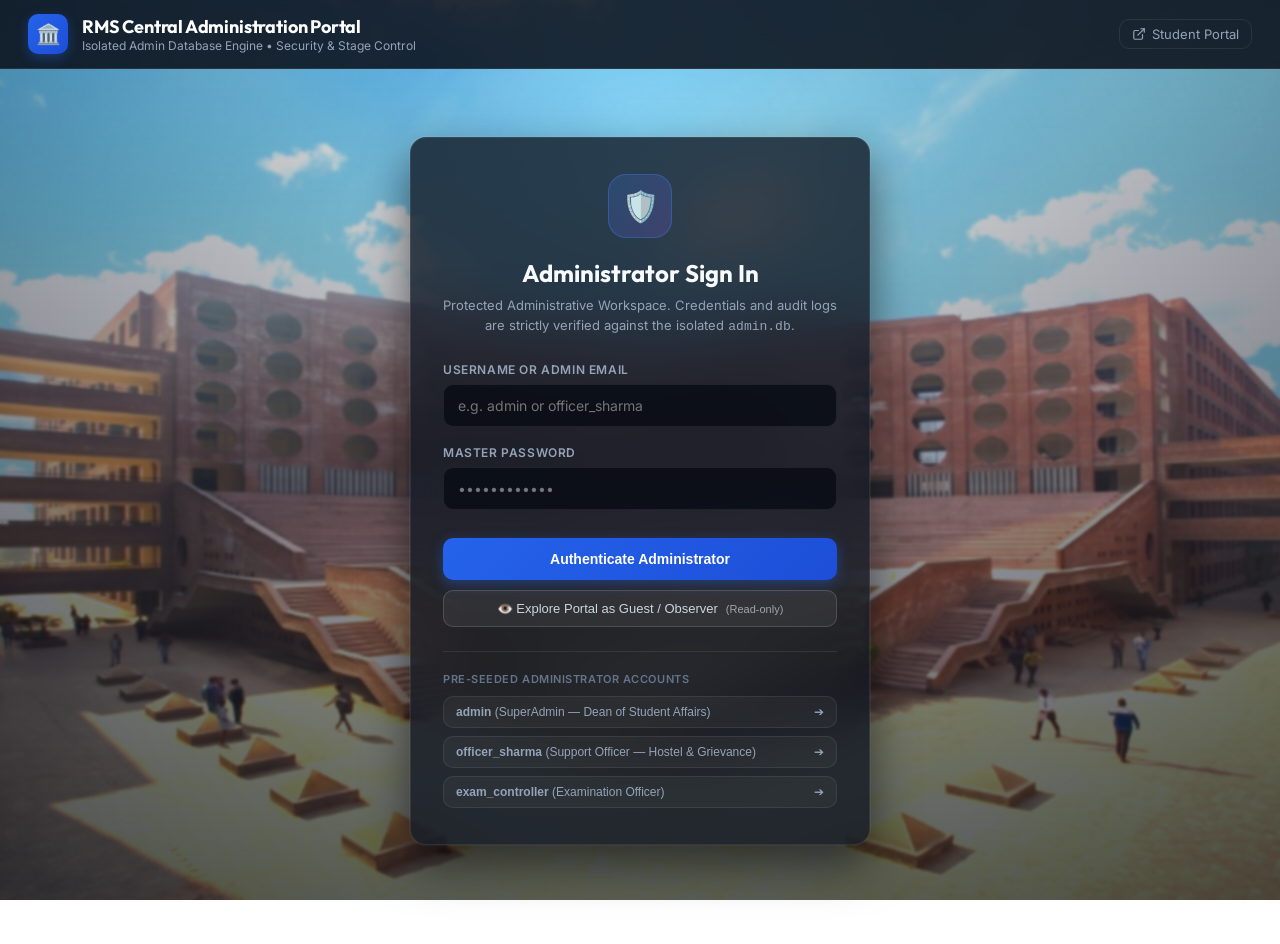
==== static/admin.html @ 0da3fb43 "feat: initial commit for Agentic RMS Multi-Agent Orchestration & Evidence Triage Engine" ====
<!DOCTYPE html>
<html lang="en">
<head>
  <meta charset="UTF-8">
  <meta name="viewport" content="width=device-width, initial-scale=1.0">
  <title>RMS Central Administration Portal — University Support Desk</title>
  <link rel="preconnect" href="https://fonts.googleapis.com">
  <link rel="preconnect" href="https://fonts.gstatic.com" crossorigin>
  <link href="https://fonts.googleapis.com/css2?family=Inter:wght@300;400;500;600;700&family=Outfit:wght@500;600;700;800&display=swap" rel="stylesheet">
  <style>
    :root {
      --bg-base: #07090e;
      --bg-card: rgba(16, 22, 34, 0.78);
      --bg-card-hover: rgba(23, 31, 48, 0.92);
      --border-subtle: rgba(255, 255, 255, 0.08);
      --border-focus: #3b82f6;
      --accent-blue: #3b82f6;
      --accent-green: #10b981;
      --accent-amber: #f59e0b;
      --accent-purple: #8b5cf6;
      --text-main: #f8fafc;
      --text-muted: #94a3b8;
      --text-dim: #64748b;
      --radius-lg: 16px;
      --radius-md: 10px;
      --shadow-glass: 0 20px 45px rgba(0, 0, 0, 0.55), 0 0 0 1px rgba(255, 255, 255, 0.07);
    }

    * {
      box-sizing: border-box;
      margin: 0;
      padding: 0;
    }

    /* =========================================================================
       Full-Bleed Campus Background (Vibrant, Sunlit Daylight Mode)
       ========================================================================= */
    .campus-bg-layer {
      position: fixed;
      inset: 0;
      z-index: -2;
      background-image: url('/static/images/admin_campus.jpg');
      background-size: cover;
      background-position: center center;
      background-repeat: no-repeat;
      filter: brightness(1.22) contrast(1.06) saturate(1.25);
      pointer-events: none;
    }

    .campus-overlay {
      position: fixed;
      inset: 0;
      z-index: -1;
      /* Ultra-clear, luminous ambient scrim keeping the sunny courtyard and sky vivid while preserving UI contrast */
      background: 
        radial-gradient(circle at 50% 15%, rgba(255, 255, 255, 0.12) 0%, rgba(15, 23, 42, 0.28) 55%, rgba(10, 14, 23, 0.52) 100%),
        linear-gradient(180deg, rgba(255, 255, 255, 0.08) 0%, rgba(10, 14, 23, 0.46) 100%);
      backdrop-filter: blur(1.2px);
      -webkit-backdrop-filter: blur(1.2px);
      pointer-events: none;
    }

    body {
      font-family: 'Inter', -apple-system, sans-serif;
      background-color: transparent;
      color: var(--text-main);
      min-height: 100vh;
      display: flex;
      flex-direction: column;
      overflow-x: hidden;
      position: relative;
    }

    /* Ambient Header */
    header.admin-header {
      background: rgba(10, 14, 23, 0.85);
      backdrop-filter: blur(20px);
      border-bottom: 1px solid var(--border-subtle);
      padding: 14px 28px;
      display: flex;
      align-items: center;
      justify-content: space-between;
      position: sticky;
      top: 0;
      z-index: 50;
    }

    .brand-wrap {
      display: flex;
      align-items: center;
      gap: 14px;
    }

    .brand-icon {
      width: 40px;
      height: 40px;
      border-radius: 10px;
      background: linear-gradient(135deg, #2563eb, #1d4ed8);
      display: flex;
      align-items: center;
      justify-content: center;
      font-size: 20px;
      box-shadow: 0 4px 12px rgba(37, 99, 235, 0.35);
    }

    .brand-titles h1 {
      font-family: 'Outfit', sans-serif;
      font-size: 18px;
      font-weight: 700;
      letter-spacing: -0.01em;
      color: #fff;
    }

    .brand-titles p {
      font-size: 12px;
      color: var(--text-muted);
    }

    .header-actions {
      display: flex;
      align-items: center;
      gap: 16px;
    }

    .portal-link {
      color: var(--text-muted);
      text-decoration: none;
      font-size: 13px;
      display: flex;
      align-items: center;
      gap: 6px;
      padding: 6px 12px;
      border-radius: var(--radius-md);
      border: 1px solid var(--border-subtle);
      transition: all 0.2s ease;
    }
    .portal-link:hover {
      color: #fff;
      background: rgba(255, 255, 255, 0.05);
      border-color: rgba(255, 255, 255, 0.15);
    }

    .admin-profile-pill {
      display: flex;
      align-items: center;
      gap: 10px;
      background: rgba(255, 255, 255, 0.04);
      padding: 4px 14px 4px 6px;
      border-radius: 40px;
      border: 1px solid var(--border-subtle);
    }

    .admin-avatar {
      width: 32px;
      height: 32px;
      border-radius: 50%;
      background: linear-gradient(135deg, #10b981, #059669);
      display: flex;
      align-items: center;
      justify-content: center;
      font-weight: 700;
      font-size: 13px;
      color: #fff;
    }

    .admin-info {
      line-height: 1.2;
    }
    .admin-name {
      font-size: 13px;
      font-weight: 600;
      color: #fff;
    }
    .admin-role {
      font-size: 11px;
      color: #10b981;
      font-weight: 500;
    }

    .btn-logout {
      background: rgba(239, 68, 68, 0.12);
      color: #ef4444;
      border: 1px solid rgba(239, 68, 68, 0.25);
      padding: 7px 14px;
      border-radius: var(--radius-md);
      font-size: 13px;
      font-weight: 500;
      cursor: pointer;
      transition: all 0.2s ease;
    }
    .btn-logout:hover {
      background: #ef4444;
      color: #fff;
    }

    /* Main Container */
    main.admin-main {
      flex: 1;
      max-width: 1380px;
      width: 100%;
      margin: 0 auto;
      padding: 28px 24px 60px;
      display: flex;
      flex-direction: column;
      gap: 24px;
    }

    /* Login View Overlay / Panel */
    #loginView {
      max-width: 460px;
      width: 100%;
      margin: 40px auto;
      background: var(--bg-card);
      backdrop-filter: blur(30px);
      border: 1px solid var(--border-subtle);
      border-radius: var(--radius-lg);
      padding: 36px 32px;
      box-shadow: var(--shadow-glass);
      text-align: center;
    }

    .login-icon-box {
      width: 64px;
      height: 64px;
      margin: 0 auto 20px;
      border-radius: 18px;
      background: linear-gradient(135deg, rgba(59, 130, 246, 0.2), rgba(139, 92, 246, 0.2));
      border: 1px solid rgba(59, 130, 246, 0.35);
      display: flex;
      align-items: center;
      justify-content: center;
      font-size: 30px;
    }

    .login-title {
      font-family: 'Outfit', sans-serif;
      font-size: 24px;
      font-weight: 700;
      margin-bottom: 8px;
    }

    .login-subtitle {
      font-size: 13px;
      color: var(--text-muted);
      line-height: 1.5;
      margin-bottom: 26px;
    }

    .form-group {
      text-align: left;
      margin-bottom: 18px;
    }

    .form-label {
      display: block;
      font-size: 12px;
      font-weight: 600;
      color: var(--text-muted);
      text-transform: uppercase;
      letter-spacing: 0.05em;
      margin-bottom: 7px;
    }

    .form-control {
      width: 100%;
      background: rgba(10, 14, 23, 0.85);
      border: 1px solid var(--border-subtle);
      border-radius: var(--radius-md);
      padding: 12px 14px;
      font-size: 14px;
      color: #fff;
      font-family: inherit;
      outline: none;
      transition: all 0.2s ease;
    }
    .form-control:focus {
      border-color: var(--border-focus);
      box-shadow: 0 0 0 3px rgba(59, 130, 246, 0.25);
    }

    .btn-submit {
      width: 100%;
      background: linear-gradient(135deg, #2563eb, #1d4ed8);
      color: #fff;
      border: none;
      border-radius: var(--radius-md);
      padding: 13px 18px;
      font-size: 14px;
      font-weight: 600;
      cursor: pointer;
      transition: all 0.2s ease;
      box-shadow: 0 4px 14px rgba(37, 99, 235, 0.4);
      margin-top: 10px;
    }
    .btn-submit:hover {
      background: linear-gradient(135deg, #1d4ed8, #1e40af);
      transform: translateY(-1px);
    }

    .demo-accounts {
      margin-top: 24px;
      padding-top: 20px;
      border-top: 1px solid var(--border-subtle);
      text-align: left;
    }
    .demo-accounts-title {
      font-size: 11px;
      font-weight: 600;
      color: var(--text-dim);
      text-transform: uppercase;
      letter-spacing: 0.05em;
      margin-bottom: 10px;
    }
    .demo-chips-grid {
      display: flex;
      flex-direction: column;
      gap: 8px;
    }
    .demo-chip-btn {
      background: rgba(255, 255, 255, 0.04);
      border: 1px solid var(--border-subtle);
      border-radius: var(--radius-md);
      padding: 8px 12px;
      display: flex;
      align-items: center;
      justify-content: space-between;
      color: var(--text-muted);
      font-size: 12px;
      cursor: pointer;
      transition: all 0.15s ease;
      text-align: left;
    }
    .demo-chip-btn:hover {
      background: rgba(59, 130, 246, 0.1);
      border-color: rgba(59, 130, 246, 0.35);
      color: #fff;
    }

    .error-alert {
      background: rgba(239, 68, 68, 0.12);
      border: 1px solid rgba(239, 68, 68, 0.3);
      color: #ef4444;
      padding: 10px 14px;
      border-radius: var(--radius-md);
      font-size: 13px;
      margin-bottom: 16px;
      text-align: left;
    }

    /* Dashboard View */
    #dashboardView {
      display: flex;
      flex-direction: column;
      gap: 24px;
    }

    /* KPI Cards */
    .kpi-grid {
      display: grid;
      grid-template-columns: repeat(auto-fit, minmax(240px, 1fr));
      gap: 18px;
    }

    .kpi-card {
      background: var(--bg-card);
      backdrop-filter: blur(20px);
      border: 1px solid var(--border-subtle);
      border-radius: var(--radius-lg);
      padding: 20px 22px;
      display: flex;
      align-items: center;
      justify-content: space-between;
      transition: transform 0.2s ease, border-color 0.2s ease;
    }
    .kpi-card:hover {
      transform: translateY(-2px);
      border-color: rgba(255, 255, 255, 0.15);
    }

    .kpi-info h3 {
      font-size: 12px;
      font-weight: 600;
      color: var(--text-muted);
      text-transform: uppercase;
      letter-spacing: 0.05em;
      margin-bottom: 6px;
    }

    .kpi-info .kpi-value {
      font-family: 'Outfit', sans-serif;
      font-size: 32px;
      font-weight: 700;
      color: #fff;
      line-height: 1.1;
    }

    .kpi-icon-disc {
      width: 48px;
      height: 48px;
      border-radius: 14px;
      display: flex;
      align-items: center;
      justify-content: center;
      font-size: 22px;
    }

    .kpi-blue .kpi-icon-disc { background: rgba(59, 130, 246, 0.15); color: #3b82f6; }
    .kpi-amber .kpi-icon-disc { background: rgba(245, 158, 11, 0.15); color: #f59e0b; }
    .kpi-green .kpi-icon-disc { background: rgba(16, 185, 129, 0.15); color: #10b981; }
    .kpi-purple .kpi-icon-disc { background: rgba(139, 92, 246, 0.15); color: #8b5cf6; }

    /* Control Bar & Filter Tabs */
    .table-controls-card {
      background: var(--bg-card);
      backdrop-filter: blur(20px);
      border: 1px solid var(--border-subtle);
      border-radius: var(--radius-lg);
      padding: 16px 20px;
      display: flex;
      flex-wrap: wrap;
      align-items: center;
      justify-content: space-between;
      gap: 16px;
    }

    .filter-pills-wrap {
      display: flex;
      align-items: center;
      gap: 8px;
    }

    .filter-btn {
      background: rgba(255, 255, 255, 0.04);
      color: var(--text-muted);
      border: 1px solid var(--border-subtle);
      border-radius: 30px;
      padding: 6px 14px;
      font-size: 13px;
      font-weight: 500;
      cursor: pointer;
      transition: all 0.15s ease;
    }
    .filter-btn:hover {
      color: #fff;
      background: rgba(255, 255, 255, 0.08);
    }
    .filter-btn.active {
      background: var(--accent-blue);
      color: #fff;
      border-color: var(--accent-blue);
      box-shadow: 0 2px 10px rgba(59, 130, 246, 0.35);
    }

    .search-filter-wrap {
      display: flex;
      align-items: center;
      gap: 12px;
      flex: 1;
      max-width: 480px;
    }

    .search-box {
      flex: 1;
      position: relative;
    }
    .search-box input {
      width: 100%;
      background: rgba(10, 14, 23, 0.85);
      border: 1px solid var(--border-subtle);
      border-radius: var(--radius-md);
      padding: 8px 80px 8px 36px;
      font-size: 13px;
      color: #fff;
      outline: none;
    }
    .search-box input:focus {
      border-color: var(--border-focus);
    }

    /* Administrative Hero Glass Card */
    .admin-hero-glass-card {
      background: rgba(15, 23, 42, 0.65);
      backdrop-filter: blur(24px);
      -webkit-backdrop-filter: blur(24px);
      border: 1px solid rgba(255, 255, 255, 0.14);
      border-radius: var(--radius-lg);
      padding: 24px 30px;
      margin-bottom: 24px;
      display: flex;
      align-items: center;
      justify-content: space-between;
      gap: 20px;
      box-shadow: 0 12px 35px rgba(0, 0, 0, 0.35);
    }
    .admin-hero-content {
      flex: 1;
    }
    .admin-hero-content h2 {
      font-family: 'Outfit', sans-serif;
      font-size: 22px;
      font-weight: 700;
      color: #fff;
      margin: 6px 0;
      text-shadow: 0 2px 10px rgba(0,0,0,0.4);
    }
    .admin-hero-content p {
      font-size: 13px;
      color: var(--text-muted);
      line-height: 1.5;
    }
    .admin-hero-status {
      display: flex;
      flex-direction: column;
      align-items: flex-end;
      gap: 8px;
    }
    .campus-tag {
      display: inline-flex;
      align-items: center;
      gap: 6px;
      background: rgba(37, 99, 235, 0.85);
      backdrop-filter: blur(8px);
      padding: 4px 12px;
      border-radius: 20px;
      font-size: 11px;
      font-weight: 700;
      letter-spacing: 0.05em;
      text-transform: uppercase;
      margin-bottom: 4px;
    }
    .live-status-pill {
      display: inline-flex;
      align-items: center;
      gap: 8px;
      padding: 6px 14px;
      border-radius: 20px;
      background: rgba(16, 185, 129, 0.15);
      border: 1px solid rgba(16, 185, 129, 0.35);
      color: #34d399;
      font-size: 12px;
      font-weight: 600;
    }
    .live-pulse {
      width: 8px;
      height: 8px;
      border-radius: 50%;
      background: #10b981;
      box-shadow: 0 0 10px #10b981;
      animation: pulse 2s infinite;
    }
    .db-badge {
      font-size: 11px;
      color: var(--text-dim);
      font-family: monospace;
    }
    @keyframes pulse {
      0%, 100% { opacity: 1; transform: scale(1); }
      50% { opacity: 0.45; transform: scale(0.85); }
    }

    /* Admin Speech-to-Text Button ("Mike" using Faster-Whisper CPU) */
    .admin-mike-btn {
      display: inline-flex;
      align-items: center;
      gap: 5px;
      height: 28px;
      padding: 0 10px;
      border-radius: 16px;
      background: rgba(37, 99, 235, 0.22);
      border: 1px solid rgba(59, 130, 246, 0.45);
      color: #60a5fa;
      font-size: 12px;
      font-weight: 600;
      cursor: pointer;
      transition: all 0.2s ease;
      user-select: none;
    }
    .admin-mike-btn:hover {
      background: rgba(37, 99, 235, 0.4);
      color: #fff;
      transform: translateY(-1px);
    }
    .search-box .admin-mike-btn {
      position: absolute;
      right: 6px;
      top: 50%;
      transform: translateY(-50%);
    }
    .search-box .admin-mike-btn:hover {
      transform: translateY(-50%) scale(1.04);
    }
    .admin-mike-btn.recording {
      background: #ef4444 !important;
      border-color: #dc2626 !important;
      color: #fff !important;
      box-shadow: 0 0 0 3px rgba(239, 68, 68, 0.4) !important;
      animation: pulseRecording 1s infinite alternate;
    }
    .search-icon {
      position: absolute;
      left: 12px;
      top: 50%;
      transform: translateY(-50%);
      color: var(--text-dim);
      font-size: 14px;
      pointer-events: none;
    }

    /* Tickets Table */
    .table-container {
      background: var(--bg-card);
      backdrop-filter: blur(20px);
      border: 1px solid var(--border-subtle);
      border-radius: var(--radius-lg);
      overflow: hidden;
      box-shadow: var(--shadow-glass);
    }

    table.data-table {
      width: 100%;
      border-collapse: collapse;
      text-align: left;
    }

    table.data-table th {
      background: rgba(10, 14, 23, 0.6);
      padding: 14px 18px;
      font-size: 12px;
      font-weight: 600;
      color: var(--text-muted);
      text-transform: uppercase;
      letter-spacing: 0.05em;
      border-bottom: 1px solid var(--border-subtle);
    }

    table.data-table td {
      padding: 16px 18px;
      font-size: 13px;
      border-bottom: 1px solid rgba(255, 255, 255, 0.04);
      vertical-align: middle;
    }

    table.data-table tr:hover td {
      background: rgba(255, 255, 255, 0.02);
    }

    .badge-status {
      display: inline-flex;
      align-items: center;
      gap: 5px;
      padding: 4px 10px;
      border-radius: 20px;
      font-size: 12px;
      font-weight: 600;
    }
    .status-in-progress {
      background: rgba(245, 158, 11, 0.15);
      color: #f59e0b;
      border: 1px solid rgba(245, 158, 11, 0.3);
    }
    .status-resolved {
      background: rgba(16, 185, 129, 0.15);
      color: #10b981;
      border: 1px solid rgba(16, 185, 129, 0.3);
    }
    .status-open {
      background: rgba(59, 130, 246, 0.15);
      color: #3b82f6;
      border: 1px solid rgba(59, 130, 246, 0.3);
    }

    .stage-pill {
      font-size: 11px;
      background: rgba(255, 255, 255, 0.05);
      border: 1px solid var(--border-subtle);
      border-radius: 6px;
      padding: 3px 8px;
      color: var(--text-muted);
    }

    .btn-action-manage {
      background: rgba(59, 130, 246, 0.12);
      color: #60a5fa;
      border: 1px solid rgba(59, 130, 246, 0.25);
      border-radius: var(--radius-md);
      padding: 6px 12px;
      font-size: 12px;
      font-weight: 500;
      cursor: pointer;
      transition: all 0.15s ease;
    }
    .btn-action-manage:hover {
      background: #3b82f6;
      color: #fff;
    }

    /* Modal Styling */
    dialog.admin-modal {
      margin: auto;
      max-width: 680px;
      width: 90%;
      background: #0d121f;
      color: #fff;
      border: 1px solid rgba(255, 255, 255, 0.15);
      border-radius: var(--radius-lg);
      box-shadow: 0 30px 70px rgba(0, 0, 0, 0.8), 0 0 0 1px rgba(255, 255, 255, 0.1);
      padding: 0;
      outline: none;
    }
    dialog.admin-modal::backdrop {
      background: rgba(3, 5, 10, 0.85);
      backdrop-filter: blur(8px);
    }

    .modal-header {
      padding: 20px 24px;
      border-bottom: 1px solid var(--border-subtle);
      display: flex;
      align-items: center;
      justify-content: space-between;
    }
    .modal-title {
      font-family: 'Outfit', sans-serif;
      font-size: 18px;
      font-weight: 700;
    }
    .modal-close-btn {
      background: transparent;
      border: none;
      color: var(--text-muted);
      font-size: 20px;
      cursor: pointer;
      padding: 4px;
    }
    .modal-close-btn:hover { color: #fff; }

    .modal-body {
      padding: 24px;
      max-height: 75vh;
      overflow-y: auto;
      display: flex;
      flex-direction: column;
      gap: 16px;
    }

    .modal-info-box {
      background: rgba(255, 255, 255, 0.03);
      border: 1px solid var(--border-subtle);
      border-radius: var(--radius-md);
      padding: 14px 16px;
      font-size: 13px;
      line-height: 1.5;
    }

    .modal-grid-2 {
      display: grid;
      grid-template-columns: 1fr 1fr;
      gap: 16px;
    }

    .modal-footer {
      padding: 16px 24px;
      border-top: 1px solid var(--border-subtle);
      display: flex;
      align-items: center;
      justify-content: flex-end;
      gap: 12px;
    }

    .btn-secondary {
      background: rgba(255, 255, 255, 0.05);
      color: var(--text-muted);
      border: 1px solid var(--border-subtle);
      border-radius: var(--radius-md);
      padding: 10px 16px;
      font-size: 13px;
      cursor: pointer;
    }
    .btn-secondary:hover { color: #fff; background: rgba(255, 255, 255, 0.1); }

    /* Audit Logs View */
    .audit-table-wrap {
      margin-top: 20px;
    }

    /* Student Feedback Table & Summary Banner */
    .feedback-summary-banner {
      display: grid;
      grid-template-columns: repeat(auto-fit, minmax(200px, 1fr));
      gap: 16px;
      padding: 18px 24px;
      background: rgba(245, 158, 11, 0.08);
      border-bottom: 1px solid rgba(245, 158, 11, 0.2);
    }
    .summary-metric {
      display: flex;
      flex-direction: column;
      gap: 4px;
    }
    .summary-metric .metric-val {
      font-family: 'Outfit', sans-serif;
      font-size: 24px;
      font-weight: 700;
      color: #fbbf24;
    }
    .summary-metric .metric-label {
      font-size: 11px;
      color: var(--text-muted);
      text-transform: uppercase;
      letter-spacing: 0.05em;
    }
    .rating-stars-gold {
      color: #fbbf24;
      font-size: 14px;
      font-weight: 700;
      letter-spacing: 1px;
      white-space: nowrap;
    }
    .quality-badge {
      display: inline-flex;
      align-items: center;
      gap: 4px;
      padding: 3px 8px;
      border-radius: 6px;
      font-size: 11px;
      font-weight: 600;
      white-space: nowrap;
    }
    .quality-exceptional {
      background: rgba(16, 185, 129, 0.2);
      color: #34d399;
      border: 1px solid rgba(16, 185, 129, 0.35);
    }
    .quality-satisfactory {
      background: rgba(59, 130, 246, 0.2);
      color: #60a5fa;
      border: 1px solid rgba(59, 130, 246, 0.35);
    }
    .quality-needs-work {
      background: rgba(245, 158, 11, 0.2);
      color: #fbbf24;
      border: 1px solid rgba(245, 158, 11, 0.35);
    }
    .quality-unsatisfactory {
      background: rgba(239, 68, 68, 0.2);
      color: #f87171;
      border: 1px solid rgba(239, 68, 68, 0.35);
    }
    .badge-rec-very-likely {
      background: rgba(16, 185, 129, 0.2);
      color: #34d399;
      border: 1px solid rgba(16, 185, 129, 0.35);
    }
    .badge-rec-likely {
      background: rgba(59, 130, 246, 0.2);
      color: #60a5fa;
      border: 1px solid rgba(59, 130, 246, 0.35);
    }
    .badge-rec-neutral {
      background: rgba(148, 163, 184, 0.2);
      color: #cbd5e1;
      border: 1px solid rgba(148, 163, 184, 0.35);
    }
    .badge-rec-unlikely {
      background: rgba(239, 68, 68, 0.2);
      color: #f87171;
      border: 1px solid rgba(239, 68, 68, 0.35);
    }
    .anon-pill {
      display: inline-block;
      padding: 1px 6px;
      border-radius: 4px;
      font-size: 10px;
      background: rgba(148, 163, 184, 0.15);
      color: #94a3b8;
      border: 1px solid rgba(148, 163, 184, 0.25);
    }
    .category-pill {
      display: inline-block;
      padding: 3px 8px;
      border-radius: 6px;
      font-size: 11px;
      font-weight: 500;
      background: rgba(255, 255, 255, 0.05);
      color: #e2e8f0;
      border: 1px solid rgba(255, 255, 255, 0.1);
    }

    .hidden { display: none !important; }

    /* Toast Notification */
    .toast-msg {
      position: fixed;
      bottom: 24px;
      right: 24px;
      background: #1e293b;
      color: #fff;
      padding: 12px 20px;
      border-radius: var(--radius-md);
      border: 1px solid rgba(255, 255, 255, 0.12);
      box-shadow: 0 10px 25px rgba(0,0,0,0.5);
      font-size: 13px;
      display: flex;
      align-items: center;
      gap: 10px;
      z-index: 1000;
      animation: slideIn 0.25s ease;
    }
    @keyframes slideIn {
      from { transform: translateY(20px); opacity: 0; }
      to { transform: translateY(0); opacity: 1; }
    }
  </style>
</head>
<body>

  <!-- Fixed Full-Bleed Campus Background (Matching Student Interface) -->
  <div class="campus-bg-layer" aria-hidden="true"></div>
  <div class="campus-overlay" aria-hidden="true"></div>

  <!-- Ambient Admin Header -->
  <header class="admin-header">
    <div class="brand-wrap">
      <div class="brand-icon">🏛️</div>
      <div class="brand-titles">
        <h1>RMS Central Administration Portal</h1>
        <p>Isolated Admin Database Engine • Security & Stage Control</p>
      </div>
    </div>
    <div class="header-actions">
      <a href="/" class="portal-link">
        <svg viewBox="0 0 24 24" width="14" height="14" fill="none" stroke="currentColor" stroke-width="2" stroke-linecap="round">
          <path d="M18 13v6a2 2 0 0 1-2 2H5a2 2 0 0 1-2-2V8a2 2 0 0 1 2-2h6"></path>
          <polyline points="15 3 21 3 21 9"></polyline>
          <line x1="10" y1="14" x2="21" y2="3"></line>
        </svg>
        Student Portal
      </a>
      <div id="adminProfileBox" class="admin-profile-pill hidden">
        <div id="adminAvatar" class="admin-avatar">VM</div>
        <div class="admin-info">
          <div id="adminName" class="admin-name">Dr. Vikram Malhotra</div>
          <div id="adminRole" class="admin-role">SuperAdmin</div>
        </div>
      </div>
      <button id="adminLogoutBtn" class="btn-logout hidden">Sign Out</button>
    </div>
  </header>

  <!-- Main Container -->
  <main class="admin-main">

    <!-- 1. Admin Login View -->
    <section id="loginView">
      <div class="login-icon-box">🛡️</div>
      <h2 class="login-title">Administrator Sign In</h2>
      <p class="login-subtitle">
        Protected Administrative Workspace. Credentials and audit logs are strictly verified against the isolated <code>admin.db</code>.
      </p>

      <div id="loginAlert" class="error-alert hidden"></div>

      <form id="adminLoginForm">
        <div class="form-group">
          <label class="form-label" for="adminUsername">Username or Admin Email</label>
          <input type="text" id="adminUsername" class="form-control" placeholder="e.g. admin or officer_sharma" required autocomplete="username">
        </div>
        <div class="form-group">
          <label class="form-label" for="adminPassword">Master Password</label>
          <input type="password" id="adminPassword" class="form-control" placeholder="••••••••••••" required autocomplete="current-password">
        </div>
        <button type="submit" id="loginBtn" class="btn-submit">Authenticate Administrator</button>
        <div style="display: flex; align-items: center; justify-content: center; margin-top: 10px;">
          <button type="button" id="guestViewBtn" class="btn-guest-view" style="width: 100%; padding: 10px 14px; background: rgba(255,255,255,0.06); border: 1px solid rgba(255,255,255,0.14); border-radius: 10px; color: #cbd5e1; font-weight: 500; font-size: 13px; cursor: pointer; transition: all 0.2s ease; display: flex; align-items: center; justify-content: center; gap: 8px;">
            <span>👁️ Explore Portal as Guest / Observer</span>
            <span style="font-size: 11px; opacity: 0.7;">(Read-only)</span>
          </button>
        </div>
      </form>

      <div class="demo-accounts">
        <div class="demo-accounts-title">Pre-Seeded Administrator Accounts</div>
        <div class="demo-chips-grid">
          <button type="button" class="demo-chip-btn" data-user="admin" data-pass="Admin@RMS2026!">
            <span><strong>admin</strong> (SuperAdmin — Dean of Student Affairs)</span>
            <span>➔</span>
          </button>
          <button type="button" class="demo-chip-btn" data-user="officer_sharma" data-pass="Officer@RMS2026!">
            <span><strong>officer_sharma</strong> (Support Officer — Hostel & Grievance)</span>
            <span>➔</span>
          </button>
          <button type="button" class="demo-chip-btn" data-user="exam_controller" data-pass="Exam@RMS2026!">
            <span><strong>exam_controller</strong> (Examination Officer)</span>
            <span>➔</span>
          </button>
        </div>
      </div>
    </section>

    <!-- 2. Admin Dashboard View -->
    <section id="dashboardView" class="hidden">

      <!-- Admin Central Control Glass Banner -->
      <div class="admin-hero-glass-card">
        <div class="admin-hero-content">
          <div class="campus-tag">🏛️ University Central Administration</div>
          <h2>Administration & Grievance Control Room</h2>
          <p>Live RMS data feeds, real-time query tracking, cross-database synchronization, and speech-to-text dictation.</p>
        </div>
        <div class="admin-hero-status">
          <div class="live-status-pill">
            <span class="live-pulse"></span> Live System Sync
          </div>
          <div class="db-badge">admin.db • university.db</div>
        </div>
      </div>

      <!-- KPI Metrics -->
      <div class="kpi-grid">
        <div class="kpi-card kpi-blue">
          <div class="kpi-info">
            <h3>Total Tickets</h3>
            <div id="kpiTotal" class="kpi-value">0</div>
          </div>
          <div class="kpi-icon-disc">📋</div>
        </div>
        <div class="kpi-card kpi-amber">
          <div class="kpi-info">
            <h3>In Progress Queue</h3>
            <div id="kpiInProgress" class="kpi-value">0</div>
          </div>
          <div class="kpi-icon-disc">⏳</div>
        </div>
        <div class="kpi-card kpi-green">
          <div class="kpi-info">
            <h3>Resolved Tickets</h3>
            <div id="kpiResolved" class="kpi-value">0</div>
          </div>
          <div class="kpi-icon-disc">✅</div>
        </div>
        <div class="kpi-card kpi-purple">
          <div class="kpi-info">
            <h3>Admin Audit Logs</h3>
            <div id="kpiAuditCount" class="kpi-value">0</div>
          </div>
          <div class="kpi-icon-disc">🛡️</div>
        </div>
        <div class="kpi-card kpi-amber" id="kpiFeedbackCard" style="cursor: pointer;" title="View Student Feedback">
          <div class="kpi-info">
            <h3>Student Feedback</h3>
            <div id="kpiFeedbackCount" class="kpi-value">0 ★</div>
          </div>
          <div class="kpi-icon-disc">⭐</div>
        </div>
      </div>

      <!-- Table Filter Bar -->
      <div class="table-controls-card">
        <div class="filter-pills-wrap">
          <button class="filter-btn active" data-filter="all">All Requests</button>
          <button class="filter-btn" data-filter="in progress">Active Queue</button>
          <button class="filter-btn" data-filter="resolved">Resolved</button>
          <button class="filter-btn" data-filter="audit">Audit Trail (admin.db)</button>
          <button class="filter-btn" data-filter="queries">Chatbot Queries (admin.db)</button>
          <button class="filter-btn" data-filter="feedback" id="filterFeedbackBtn">⭐ Student Feedback</button>
        </div>

        <div class="search-filter-wrap">
          <div class="search-box">
            <span class="search-icon">🔍</span>
            <input type="text" id="adminSearchInput" placeholder="Search by Ticket ID, Roll No, or Subject...">
            <!-- Speech-to-Text "Mike" Button (Faster-Whisper CPU) -->
            <button type="button" class="admin-mike-btn" id="adminMikeBtn" title="Speech-to-Text (Faster-Whisper)" aria-label="Speech-to-Text (Mike)">
              <svg viewBox="0 0 24 24" width="13" height="13" fill="none" stroke="currentColor" stroke-width="2">
                <path d="M12 1a3 3 0 0 0-3 3v8a3 3 0 0 0 6 0V4a3 3 0 0 0-3-3z"></path>
                <path d="M19 10v2a7 7 0 0 1-14 0v-2"></path>
                <line x1="12" y1="19" x2="12" y2="23"></line>
                <line x1="8" y1="23" x2="16" y2="23"></line>
              </svg>
              <span>Mike</span>
            </button>
          </div>
          <button id="refreshBtn" class="btn-secondary" title="Refresh Live Data">🔄 Refresh</button>
        </div>
      </div>

      <!-- Tickets Table Container -->
      <div id="ticketsTableContainer" class="table-container">
        <table class="data-table">
          <thead>
            <tr>
              <th>Ticket ID</th>
              <th>Student Roll & Name</th>
              <th>Category</th>
              <th>Current Stage</th>
              <th>Status</th>
              <th>Assigned Desk</th>
              <th>Actions</th>
            </tr>
          </thead>
          <tbody id="ticketsTableBody">
            <tr>
              <td colspan="7" style="text-align: center; color: var(--text-muted); padding: 40px;">
                Loading tickets from database...
              </td>
            </tr>
          </tbody>
        </table>
      </div>

      <!-- Audit Logs Container (Shown when Audit tab selected) -->
      <div id="auditTableContainer" class="table-container hidden">
        <table class="data-table">
          <thead>
            <tr>
              <th>Log ID</th>
              <th>Admin User</th>
              <th>Action</th>
              <th>Target Ticket</th>
              <th>Details & Changes</th>
              <th>Timestamp</th>
            </tr>
          </thead>
          <tbody id="auditTableBody">
            <tr>
              <td colspan="6" style="text-align: center; color: var(--text-muted); padding: 40px;">
                Loading audit trail from admin.db...
              </td>
            </tr>
          </tbody>
        </table>
      </div>

      <!-- Chatbot Queries Container (Shown when Queries tab selected) -->
      <div id="queriesTableContainer" class="table-container hidden">
        <table class="data-table">
          <thead>
            <tr>
              <th>Ticket ID</th>
              <th>Query ID</th>
              <th>Student Roll & Name</th>
              <th>University Email (student_name_four_digit_number@lpu.in)</th>
              <th>User Query</th>
              <th>Polite Comprehensive Response</th>
              <th>Timestamp</th>
            </tr>
          </thead>
          <tbody id="queriesTableBody">
            <tr>
              <td colspan="7" style="text-align: center; color: var(--text-muted); padding: 40px;">
                Loading chatbot query records from admin.db...
              </td>
            </tr>
          </tbody>
        </table>
      </div>

      <!-- Student Feedback Container (Shown when Feedback tab selected) -->
      <div id="feedbackTableContainer" class="table-container hidden">
        <div class="feedback-summary-banner">
          <div class="summary-metric">
            <span class="metric-val" id="fbAvgRating">0.0 ★</span>
            <span class="metric-label">Average Satisfaction Rating</span>
          </div>
          <div class="summary-metric">
            <span class="metric-val" id="fbTotalSubmissions">0</span>
            <span class="metric-label">Total Verified Submissions</span>
          </div>
          <div class="summary-metric">
            <span class="metric-val" id="fbNetPromoter">95%</span>
            <span class="metric-label">Recommendation Score</span>
          </div>
        </div>

        <table class="data-table">
          <thead>
            <tr>
              <th>Feedback ID</th>
              <th>Date & Time</th>
              <th>Student</th>
              <th>Department / Category</th>
              <th>Rating</th>
              <th>Resolution Quality</th>
              <th>Recommendation</th>
              <th>Comments & Suggestions</th>
            </tr>
          </thead>
          <tbody id="feedbackTableBody">
            <tr>
              <td colspan="8" style="text-align: center; color: var(--text-muted); padding: 40px;">
                Loading student feedback from database...
              </td>
            </tr>
          </tbody>
        </table>
      </div>

    </section>

  </main>

  <!-- Interactive Ticket Management Modal -->
  <dialog id="manageTicketModal" class="admin-modal">
    <div class="modal-header">
      <h3 class="modal-title">⚙️ Update Request Stage & Resolution</h3>
      <button type="button" class="modal-close-btn" id="closeModalBtn">&times;</button>
    </div>
    <form id="manageTicketForm">
      <div class="modal-body">
        <div class="modal-info-box">
          <div style="display: flex; justify-content: space-between; margin-bottom: 6px;">
            <strong id="modalTicketId" style="color: #60a5fa; font-family: 'Outfit', sans-serif;">RMS2025004827</strong>
            <span id="modalStudentRoll" style="color: var(--text-muted);">Roll: 12204521</span>
          </div>
          <div id="modalSubject" style="color: #fff; font-weight: 500;">Hostel Room Allotment request</div>
        </div>

        <div class="modal-grid-2">
          <div class="form-group">
            <label class="form-label" for="updateStatus">Ticket Status</label>
            <select id="updateStatus" class="form-control">
              <option value="In Progress">In Progress</option>
              <option value="Resolved">Resolved</option>
              <option value="Open">Open</option>
            </select>
          </div>
          <div class="form-group">
            <label class="form-label" for="updateProgress">Stage Progress</label>
            <select id="updateProgress" class="form-control">
              <option value="1">Stage 1: Submitted (25%)</option>
              <option value="2">Stage 2: Department Assigned (50%)</option>
              <option value="3">Stage 3: Desk Review & Action (75%)</option>
              <option value="4">Stage 4: Final Resolution (100%)</option>
            </select>
          </div>
        </div>

        <div class="modal-grid-2">
          <div class="form-group">
            <label class="form-label" for="updateCurrentStage">Current Stage Label</label>
            <input type="text" id="updateCurrentStage" class="form-control" placeholder="e.g. Hostel Office or Reviewing">
          </div>
          <div class="form-group">
            <label class="form-label" for="updateNextStage">Next Stage Label</label>
            <input type="text" id="updateNextStage" class="form-control" placeholder="e.g. Final Allocation & Room Keys">
          </div>
        </div>

        <div class="modal-grid-2">
          <div class="form-group">
            <label class="form-label" for="updateOfficer">Assigned Officer / Desk</label>
            <input type="text" id="updateOfficer" class="form-control" placeholder="e.g. Chief Warden Office">
          </div>
          <div class="form-group">
            <label class="form-label" for="updateEstTime">Estimated Resolution</label>
            <input type="text" id="updateEstTime" class="form-control" placeholder="e.g. 1 Working Day">
          </div>
        </div>

        <div class="form-group">
          <div style="display: flex; justify-content: space-between; align-items: center; margin-bottom: 6px;">
            <label class="form-label" for="updateNotes" style="margin-bottom:0;">Official Administrative Resolution Notes</label>
            <button type="button" class="admin-mike-btn" id="modalMikeBtn" title="Dictate notes with Faster-Whisper" aria-label="Dictate Notes (Mike)">
              <svg viewBox="0 0 24 24" width="13" height="13" fill="none" stroke="currentColor" stroke-width="2">
                <path d="M12 1a3 3 0 0 0-3 3v8a3 3 0 0 0 6 0V4a3 3 0 0 0-3-3z"></path>
                <path d="M19 10v2a7 7 0 0 1-14 0v-2"></path>
                <line x1="12" y1="19" x2="12" y2="23"></line>
                <line x1="8" y1="23" x2="16" y2="23"></line>
              </svg>
              <span>Mike</span>
            </button>
          </div>
          <textarea id="updateNotes" class="form-control" rows="3" placeholder="Provide resolution details or update remarks visible to student..."></textarea>
        </div>
      </div>
      <div class="modal-footer">
        <button type="button" class="btn-secondary" id="cancelModalBtn">Cancel</button>
        <button type="submit" class="btn-submit" style="width: auto; margin-top: 0;">Save & Publish Update</button>
      </div>
    </form>
  </dialog>

  <!-- Toast Notification Container -->
  <div id="adminToast" class="toast-msg hidden"></div>

  <script>
    document.addEventListener('DOMContentLoaded', () => {
      const state = {
        adminToken: sessionStorage.getItem('rms_admin_token') || '',
        admin: null,
        tickets: [],
        feedback: [],
        currentFilter: 'all',
        searchTerm: '',
        activeTicket: null
      };

      // Elements
      const loginView = document.getElementById('loginView');
      const dashboardView = document.getElementById('dashboardView');
      const adminLoginForm = document.getElementById('adminLoginForm');
      const adminUsername = document.getElementById('adminUsername');
      const adminPassword = document.getElementById('adminPassword');
      const loginAlert = document.getElementById('loginAlert');
      const loginBtn = document.getElementById('loginBtn');
      const adminProfileBox = document.getElementById('adminProfileBox');
      const adminAvatar = document.getElementById('adminAvatar');
      const adminName = document.getElementById('adminName');
      const adminRole = document.getElementById('adminRole');
      const adminLogoutBtn = document.getElementById('adminLogoutBtn');
      const demoChips = document.querySelectorAll('.demo-chip-btn');

      const kpiTotal = document.getElementById('kpiTotal');
      const kpiInProgress = document.getElementById('kpiInProgress');
      const kpiResolved = document.getElementById('kpiResolved');
      const kpiAuditCount = document.getElementById('kpiAuditCount');
      const kpiFeedbackCount = document.getElementById('kpiFeedbackCount');
      const kpiFeedbackCard = document.getElementById('kpiFeedbackCard');

      const filterBtns = document.querySelectorAll('.filter-btn');
      const adminSearchInput = document.getElementById('adminSearchInput');
      const refreshBtn = document.getElementById('refreshBtn');
      const ticketsTableContainer = document.getElementById('ticketsTableContainer');
      const ticketsTableBody = document.getElementById('ticketsTableBody');
      const auditTableContainer = document.getElementById('auditTableContainer');
      const auditTableBody = document.getElementById('auditTableBody');
      const queriesTableContainer = document.getElementById('queriesTableContainer');
      const queriesTableBody = document.getElementById('queriesTableBody');
      const feedbackTableContainer = document.getElementById('feedbackTableContainer');
      const feedbackTableBody = document.getElementById('feedbackTableBody');
      const fbAvgRating = document.getElementById('fbAvgRating');
      const fbTotalSubmissions = document.getElementById('fbTotalSubmissions');
      const fbNetPromoter = document.getElementById('fbNetPromoter');
      const guestViewBtn = document.getElementById('guestViewBtn');

      const manageTicketModal = document.getElementById('manageTicketModal');
      const manageTicketForm = document.getElementById('manageTicketForm');
      const closeModalBtn = document.getElementById('closeModalBtn');
      const cancelModalBtn = document.getElementById('cancelModalBtn');

      const modalTicketId = document.getElementById('modalTicketId');
      const modalStudentRoll = document.getElementById('modalStudentRoll');
      const modalSubject = document.getElementById('modalSubject');
      const updateStatus = document.getElementById('updateStatus');
      const updateProgress = document.getElementById('updateProgress');
      const updateCurrentStage = document.getElementById('updateCurrentStage');
      const updateNextStage = document.getElementById('updateNextStage');
      const updateOfficer = document.getElementById('updateOfficer');
      const updateEstTime = document.getElementById('updateEstTime');
      const updateNotes = document.getElementById('updateNotes');
      const adminToast = document.getElementById('adminToast');

      function showToast(msg) {
        adminToast.textContent = msg;
        adminToast.classList.remove('hidden');
        setTimeout(() => adminToast.classList.add('hidden'), 3500);
      }

      // 1. Initial Session Check
      async function checkSession() {
        if (!state.adminToken) {
          showLogin();
          return;
        }

        try {
          const res = await fetch('/api/admin/session', {
            headers: { 'Authorization': `Bearer ${state.adminToken}` }
          });
          const data = await res.json();
          if (res.ok && data.authenticated && data.admin) {
            state.admin = data.admin;
            showDashboard();
            loadTickets();
          } else {
            sessionStorage.removeItem('rms_admin_token');
            state.adminToken = '';
            showLogin();
          }
        } catch (e) {
          showLogin();
        }
      }

      function showLogin() {
        loginView.classList.remove('hidden');
        dashboardView.classList.add('hidden');
        adminProfileBox.classList.add('hidden');
        adminLogoutBtn.classList.add('hidden');
      }

      function showDashboard() {
        loginView.classList.add('hidden');
        dashboardView.classList.remove('hidden');
        adminProfileBox.classList.remove('hidden');
        adminLogoutBtn.classList.remove('hidden');

        if (state.admin) {
          adminName.textContent = state.admin.full_name || 'Administrator';
          adminRole.textContent = `${state.admin.role || 'Admin'} • ${state.admin.department || 'Operations'}`;
          const initials = (state.admin.full_name || 'AD').split(' ').map(n => n[0]).join('').substring(0, 2).toUpperCase();
          adminAvatar.textContent = initials || 'AD';
        } else {
          adminName.textContent = 'Admin Workspace';
          adminRole.textContent = 'Active Session';
          adminAvatar.textContent = 'AW';
        }
      }

      // Demo Chip Handlers
      demoChips.forEach(chip => {
        chip.addEventListener('click', () => {
          adminUsername.value = chip.getAttribute('data-user');
          adminPassword.value = chip.getAttribute('data-pass');
          adminLoginForm.dispatchEvent(new Event('submit'));
        });
      });

      // Guest / Observer Portal Viewer
      if (guestViewBtn) {
        guestViewBtn.addEventListener('click', () => {
          state.admin = {
            admin_id: 'GUEST-001',
            username: 'guest_observer',
            full_name: 'Guest Observer',
            role: 'Portal Observer',
            department: 'Student Affairs & Feedback Review'
          };
          state.adminToken = 'guest_observer_token';
          showDashboard();
          loadTickets();
          loadFeedback(true);
          showToast('Viewing Admin Portal in Observer Mode.');
        });
      }

      // 2. Administrator Login Submission
      adminLoginForm.addEventListener('submit', async (e) => {
        e.preventDefault();
        loginAlert.classList.add('hidden');
        loginBtn.disabled = true;
        loginBtn.textContent = 'Verifying Credentials in admin.db...';

        try {
          const res = await fetch('/api/admin/login', {
            method: 'POST',
            headers: { 'Content-Type': 'application/json' },
            body: JSON.stringify({
              username: adminUsername.value.trim(),
              password: adminPassword.value
            })
          });

          const data = await res.json();
          if (res.ok && data.success) {
            state.adminToken = data.session_token;
            state.admin = data.admin;
            sessionStorage.setItem('rms_admin_token', state.adminToken);
            showDashboard();
            loadTickets();
            showToast(`Welcome, ${state.admin.full_name}!`);
          } else {
            loginAlert.textContent = data.error || 'Authentication failed. Please verify credentials.';
            loginAlert.classList.remove('hidden');
          }
        } catch (err) {
          loginAlert.textContent = 'Network or server error connecting to backend.';
          loginAlert.classList.remove('hidden');
        } finally {
          loginBtn.disabled = false;
          loginBtn.textContent = 'Authenticate Administrator';
        }
      });

      // 3. Logout
      adminLogoutBtn.addEventListener('click', async () => {
        try {
          await fetch('/api/admin/logout', {
            method: 'POST',
            headers: { 'Authorization': `Bearer ${state.adminToken}` }
          });
        } catch (e) {}
        sessionStorage.removeItem('rms_admin_token');
        state.adminToken = '';
        state.admin = null;
        showLogin();
        showToast('Signed out of admin workspace.');
      });

      // 4. Load Tickets from university.db
      async function loadTickets(silent = false) {
        try {
          const res = await fetch('/api/admin/tickets', {
            headers: { 'Authorization': `Bearer ${state.adminToken}` }
          });
          const data = await res.json();
          if (res.ok && data.tickets) {
            state.tickets = data.tickets;
            updateKPIs(data.stats);
            renderTable();
          }
        } catch (e) {
          if (!silent) showToast('Failed to load tickets.');
        }
      }

      if (kpiFeedbackCard) {
        kpiFeedbackCard.addEventListener('click', () => {
          const btn = document.querySelector('.filter-btn[data-filter="feedback"]');
          if (btn) btn.click();
        });
      }

      function updateKPIs(stats) {
        if (!stats) return;
        kpiTotal.textContent = stats.total !== undefined ? stats.total : 0;
        kpiInProgress.textContent = stats.in_progress !== undefined ? stats.in_progress : 0;
        kpiResolved.textContent = stats.resolved !== undefined ? stats.resolved : 0;
        kpiAuditCount.textContent = stats.audit_logs_count !== undefined ? stats.audit_logs_count : 0;
        if (kpiFeedbackCount && stats.feedback_count !== undefined) {
          kpiFeedbackCount.textContent = `${stats.feedback_count} (${stats.feedback_avg || '0.0'}★)`;
        }
      }

      // 5. Render Tickets Table
      function renderTable() {
        let filtered = state.tickets;

        if (state.currentFilter !== 'all' && state.currentFilter !== 'audit') {
          filtered = filtered.filter(t => (t.status || '').toLowerCase() === state.currentFilter);
        }

        if (state.searchTerm) {
          const s = state.searchTerm.toLowerCase();
          filtered = filtered.filter(t => 
            (t.ticket_id || '').toLowerCase().includes(s) ||
            (t.university_id || '').toLowerCase().includes(s) ||
            (t.student_name || '').toLowerCase().includes(s) ||
            (t.query_text || '').toLowerCase().includes(s) ||
            (t.category || '').toLowerCase().includes(s)
          );
        }

        if (filtered.length === 0) {
          ticketsTableBody.innerHTML = `
            <tr>
              <td colspan="7" style="text-align: center; color: var(--text-muted); padding: 40px;">
                No tickets matching current filter criteria.
              </td>
            </tr>
          `;
          return;
        }

        ticketsTableBody.innerHTML = filtered.map(t => {
          const isResolved = (t.status || '').toLowerCase() === 'resolved';
          const statusClass = isResolved ? 'status-resolved' : 'status-in-progress';
          const statusIcon = isResolved ? '🟢' : '🟡';
          const progressPct = (t.stage_progress || 2) * 25;

          return `
            <tr>
              <td><strong style="color: #60a5fa; font-family: 'Outfit', sans-serif;">${t.ticket_id}</strong></td>
              <td>
                <div style="font-weight: 600; color: #fff;">${t.student_name}</div>
                <div style="font-size: 11px; color: var(--text-muted);">Roll: ${t.university_id} • ${t.department_id || ''}</div>
              </td>
              <td>${t.category}</td>
              <td>
                <div style="font-size: 12px; font-weight: 500; color: #fff;">${t.current_stage || 'Under Review'}</div>
                <div class="stage-pill">${progressPct}% Progress</div>
              </td>
              <td>
                <span class="badge-status ${statusClass}">
                  ${statusIcon} ${t.status}
                </span>
              </td>
              <td style="color: var(--text-muted);">${t.assigned_officer || 'Unassigned'}</td>
              <td>
                <button class="btn-action-manage" data-tid="${t.ticket_id}">⚙️ Manage</button>
              </td>
            </tr>
          `;
        }).join('');

        // Attach Manage listeners
        document.querySelectorAll('.btn-action-manage').forEach(btn => {
          btn.addEventListener('click', () => {
            const tid = btn.getAttribute('data-tid');
            openManageModal(tid);
          });
        });
      }

      // 6. Manage Ticket Modal
      function openManageModal(ticketId) {
        const ticket = state.tickets.find(t => t.ticket_id === ticketId);
        if (!ticket) return;

        state.activeTicket = ticket;
        modalTicketId.textContent = ticket.ticket_id;
        modalStudentRoll.textContent = `Roll: ${ticket.university_id} (${ticket.student_name})`;
        modalSubject.textContent = ticket.query_text;

        updateStatus.value = ticket.status || 'In Progress';
        updateProgress.value = ticket.stage_progress || '3';
        updateCurrentStage.value = ticket.current_stage || '';
        updateNextStage.value = ticket.next_stage || '';
        updateOfficer.value = ticket.assigned_officer || '';
        updateEstTime.value = ticket.estimated_resolution || '';
        updateNotes.value = ticket.human_resolution_notes || '';

        manageTicketModal.showModal();
      }

      closeModalBtn.addEventListener('click', () => manageTicketModal.close());
      cancelModalBtn.addEventListener('click', () => manageTicketModal.close());

      // 7. Save & Update Ticket
      manageTicketForm.addEventListener('submit', async (e) => {
        e.preventDefault();
        if (!state.activeTicket) return;

        const tid = state.activeTicket.ticket_id;
        const payload = {
          ticket_id: tid,
          status: updateStatus.value,
          stage_progress: parseInt(updateProgress.value, 10),
          current_stage: updateCurrentStage.value.trim(),
          next_stage: updateNextStage.value.trim(),
          assigned_officer: updateOfficer.value.trim(),
          estimated_resolution: updateEstTime.value.trim(),
          human_resolution_notes: updateNotes.value.trim()
        };

        try {
          const res = await fetch('/api/admin/ticket/update', {
            method: 'POST',
            headers: {
              'Content-Type': 'application/json',
              'Authorization': `Bearer ${state.adminToken}`
            },
            body: JSON.stringify(payload)
          });

          const data = await res.json();
          if (res.ok && data.success) {
            manageTicketModal.close();
            showToast(`✅ Ticket ${tid} updated & audited in admin.db!`);
            await loadTickets();
          } else {
            alert(data.error || 'Failed to update ticket.');
          }
        } catch (err) {
          alert('Network error updating ticket.');
        }
      });

      // 8. Filters & Search Handlers
      filterBtns.forEach(btn => {
        btn.addEventListener('click', async () => {
          filterBtns.forEach(b => b.classList.remove('active'));
          btn.classList.add('active');
          const filter = btn.getAttribute('data-filter');
          state.currentFilter = filter;

          if (filter === 'audit') {
            ticketsTableContainer.classList.add('hidden');
            queriesTableContainer.classList.add('hidden');
            feedbackTableContainer.classList.add('hidden');
            auditTableContainer.classList.remove('hidden');
            await loadAuditLogs();
          } else if (filter === 'queries') {
            ticketsTableContainer.classList.add('hidden');
            auditTableContainer.classList.add('hidden');
            feedbackTableContainer.classList.add('hidden');
            queriesTableContainer.classList.remove('hidden');
            await loadQueriesLogs();
          } else if (filter === 'feedback') {
            ticketsTableContainer.classList.add('hidden');
            auditTableContainer.classList.add('hidden');
            queriesTableContainer.classList.add('hidden');
            feedbackTableContainer.classList.remove('hidden');
            await loadFeedback();
          } else {
            ticketsTableContainer.classList.remove('hidden');
            auditTableContainer.classList.add('hidden');
            queriesTableContainer.classList.add('hidden');
            feedbackTableContainer.classList.add('hidden');
            renderTable();
          }
        });
      });

      async function loadFeedback(silent = false) {
        try {
          const headers = state.adminToken ? { 'Authorization': `Bearer ${state.adminToken}` } : {};
          const res = await fetch('/api/admin/feedback', { headers });
          const data = await res.json();
          if (res.ok && data.success && Array.isArray(data.feedback)) {
            state.feedback = data.feedback;

            const total = data.stats && data.stats.total !== undefined ? data.stats.total : state.feedback.length;
            const avg = data.stats && data.stats.average_rating !== undefined ? data.stats.average_rating : (total > 0 ? (state.feedback.reduce((a, f) => a + (f.rating || 5), 0) / total).toFixed(1) : '0.0');

            if (fbAvgRating) fbAvgRating.textContent = `${avg} ★`;
            if (fbTotalSubmissions) fbTotalSubmissions.textContent = total;

            const positiveCount = state.feedback.filter(f => {
              const rec = (f.recommendation || '').toLowerCase();
              return (rec.includes('likely') && !rec.includes('unlikely')) || (f.rating >= 4);
            }).length;
            const recPct = total > 0 ? Math.round((positiveCount / total) * 100) : 100;
            if (fbNetPromoter) fbNetPromoter.textContent = `${recPct}%`;

            if (kpiFeedbackCount) {
              kpiFeedbackCount.textContent = `${total} (${avg}★)`;
            }

            renderFeedbackTable();
          } else {
            if (feedbackTableBody) {
              feedbackTableBody.innerHTML = `
                <tr>
                  <td colspan="8" style="text-align: center; color: var(--text-muted); padding: 40px;">
                    ${data.error || 'No student feedback records found.'}
                  </td>
                </tr>
              `;
            }
          }
        } catch (e) {
          if (!silent) showToast('Failed to load student feedback.');
          if (feedbackTableBody) {
            feedbackTableBody.innerHTML = `
              <tr>
                <td colspan="8" style="text-align: center; color: #f87171; padding: 40px;">
                  Error loading feedback: ${e.message}
                </td>
              </tr>
            `;
          }
        }
      }

      function renderFeedbackTable() {
        if (!feedbackTableBody) return;
        let filtered = state.feedback || [];

        if (state.searchTerm) {
          const s = state.searchTerm.toLowerCase();
          filtered = filtered.filter(f =>
            (f.feedback_id || '').toLowerCase().includes(s) ||
            (f.university_id || '').toLowerCase().includes(s) ||
            (f.student_name || '').toLowerCase().includes(s) ||
            (f.category || '').toLowerCase().includes(s) ||
            (f.comments || '').toLowerCase().includes(s) ||
            (f.suggestions || '').toLowerCase().includes(s) ||
            (f.resolution_quality || '').toLowerCase().includes(s)
          );
        }

        if (filtered.length === 0) {
          feedbackTableBody.innerHTML = `
            <tr>
              <td colspan="8" style="text-align: center; color: var(--text-muted); padding: 40px;">
                No student feedback matching current filter/search criteria.
              </td>
            </tr>
          `;
          return;
        }

        feedbackTableBody.innerHTML = filtered.map(f => {
          const ratingNum = Math.max(1, Math.min(5, parseInt(f.rating || 5, 10)));
          const starsStr = '★'.repeat(ratingNum) + '☆'.repeat(5 - ratingNum);
          const isAnon = (f.student_name || '').toLowerCase().includes('anonymous') || (f.university_id || '').startsWith('ANON-');

          let qualityClass = 'quality-satisfactory';
          let qualityIcon = '👍';
          const qText = (f.resolution_quality || '').toLowerCase();
          if (qText.includes('exceptional')) {
            qualityClass = 'quality-exceptional';
            qualityIcon = '🌟';
          } else if (qText.includes('needs') || qText.includes('work')) {
            qualityClass = 'quality-needs-work';
            qualityIcon = '⚠️';
          } else if (qText.includes('unsatisfactory')) {
            qualityClass = 'quality-unsatisfactory';
            qualityIcon = '❌';
          }

          let recClass = 'badge-rec-likely';
          const rText = (f.recommendation || '').toLowerCase();
          if (rText.includes('very')) recClass = 'badge-rec-very-likely';
          else if (rText.includes('unlikely')) recClass = 'badge-rec-unlikely';
          else if (rText.includes('neutral')) recClass = 'badge-rec-neutral';

          const safeComments = escapeHtml(f.comments || '');
          const safeSuggestions = f.suggestions ? escapeHtml(f.suggestions) : '';

          return `
            <tr>
              <td><strong style="color: #fbbf24; font-family: 'Outfit', sans-serif;">${escapeHtml(f.feedback_id || '—')}</strong></td>
              <td style="color: var(--text-dim); font-size: 11px; white-space: nowrap;">${escapeHtml(f.submitted_at || '—')}</td>
              <td>
                <div style="font-weight: 600; color: #fff;">
                  ${isAnon ? '👤 Anonymous Student' : escapeHtml(f.student_name || 'Student')}
                </div>
                <div style="font-size: 11px; color: var(--text-muted); margin-top: 2px;">
                  ${isAnon ? `<span class="anon-pill">${escapeHtml(f.university_id)}</span>` : `Roll: <code>${escapeHtml(f.university_id || '')}</code>`}
                </div>
              </td>
              <td>
                <span class="category-pill">${escapeHtml(f.category || 'General Support')}</span>
              </td>
              <td>
                <div class="rating-stars-gold" title="${ratingNum} out of 5 stars">
                  ${starsStr}
                </div>
                <div style="font-size: 11px; color: var(--text-muted); font-weight: 600; margin-top: 2px;">${ratingNum}.0 / 5.0</div>
              </td>
              <td>
                <span class="quality-badge ${qualityClass}">${qualityIcon} ${escapeHtml(f.resolution_quality || 'Satisfactory')}</span>
              </td>
              <td>
                <span class="quality-badge ${recClass}">${escapeHtml(f.recommendation || 'Likely')}</span>
              </td>
              <td style="max-width: 320px;">
                <div style="color: #f1f5f9; font-size: 12.5px; line-height: 1.45; word-break: break-word;">${safeComments}</div>
                ${safeSuggestions ? `
                  <div style="margin-top: 6px; padding: 4px 8px; border-radius: 6px; background: rgba(56, 189, 248, 0.08); border-left: 2px solid #38bdf8; color: #bae6fd; font-size: 11.5px; word-break: break-word;">
                    💡 <em>${safeSuggestions}</em>
                  </div>` : ''}
              </td>
            </tr>
          `;
        }).join('');
      }

      function escapeHtml(str) {
        if (!str) return '';
        return String(str)
          .replace(/&/g, '&amp;')
          .replace(/</g, '&lt;')
          .replace(/>/g, '&gt;')
          .replace(/"/g, '&quot;')
          .replace(/'/g, '&#039;');
      }

      async function loadQueriesLogs() {
        try {
          const res = await fetch('/api/admin/student-queries', {
            headers: { 'Authorization': `Bearer ${state.adminToken}` }
          });
          const data = await res.json();
          if (res.ok && data.queries) {
            queriesTableBody.innerHTML = data.queries.map(q => `
              <tr>
                <td><strong style="color: #60a5fa;">${q.ticket_id || '—'}</strong></td>
                <td><code>${q.query_id || '—'}</code></td>
                <td><strong>${q.student_name}</strong><br><span style="font-size: 11px; color: var(--text-dim);">${q.university_id}</span></td>
                <td><code style="color: #34d399; font-size: 11px;">${q.university_email}</code></td>
                <td style="color: #fff; max-width: 220px; word-break: break-word;">${q.query_text}</td>
                <td style="color: var(--text-muted); font-size: 12px; max-width: 280px; word-break: break-word;">
                  ${(q.response_text || '').substring(0, 150)}...
                </td>
                <td style="color: var(--text-dim); font-size: 11px; white-space: nowrap;">${q.timestamp}</td>
              </tr>
            `).join('');
          }
        } catch (e) {
          showToast('Failed to load student queries.');
        }
      }

      async function loadAuditLogs() {
        try {
          const res = await fetch('/api/admin/audit-logs', {
            headers: { 'Authorization': `Bearer ${state.adminToken}` }
          });
          const data = await res.json();
          if (res.ok && data.logs) {
            kpiAuditCount.textContent = data.logs.length;
            auditTableBody.innerHTML = data.logs.map(l => `
              <tr>
                <td><code>#${l.log_id}</code></td>
                <td><strong>${l.username}</strong></td>
                <td><span class="stage-pill" style="color: #60a5fa;">${l.action}</span></td>
                <td><strong style="color: #f59e0b;">${l.target_ticket_id || '—'}</strong></td>
                <td style="color: var(--text-muted); font-size: 12px;">${l.details || ''}</td>
                <td style="color: var(--text-dim); font-size: 11px;">${l.timestamp}</td>
              </tr>
            `).join('');
          }
        } catch (e) {
          showToast('Failed to load audit logs.');
        }
      }

      adminSearchInput.addEventListener('input', (e) => {
        state.searchTerm = e.target.value.trim();
        if (state.currentFilter === 'feedback') {
          renderFeedbackTable();
        } else {
          renderTable();
        }
      });

      refreshBtn.addEventListener('click', () => {
        if (state.currentFilter === 'feedback') {
          loadFeedback();
        } else if (state.currentFilter === 'audit') {
          loadAuditLogs();
        } else if (state.currentFilter === 'queries') {
          loadQueriesLogs();
        } else {
          loadTickets();
        }
        showToast('Refreshing live data from university.db and admin.db...');
      });

      // Auto-refresh RMS data every 5 seconds so future student queries update automatically
      setInterval(() => {
        if (!dashboardView.classList.contains('hidden')) {
          if (state.currentFilter === 'feedback') {
            loadFeedback(true);
          } else {
            loadTickets(true);
          }
        }
      }, 5000);

      // Speech-to-Text "Mike" integration with Faster-Whisper CPU
      function setupMikeSTT(btnElement, targetInputElement) {
        if (!btnElement || !targetInputElement) return;
        let mediaRecorder = null;
        let audioChunks = [];
        let isRecording = false;

        btnElement.addEventListener('click', async () => {
          if (isRecording) {
            if (mediaRecorder && mediaRecorder.state !== 'inactive') {
              mediaRecorder.stop();
            }
            return;
          }

          try {
            const stream = await navigator.mediaDevices.getUserMedia({ audio: true });
            audioChunks = [];
            mediaRecorder = new MediaRecorder(stream);

            mediaRecorder.ondataavailable = (e) => {
              if (e.data.size > 0) audioChunks.push(e.data);
            };

            mediaRecorder.onstart = () => {
              isRecording = true;
              btnElement.classList.add('recording');
              const span = btnElement.querySelector('span');
              if (span) span.textContent = 'Listening...';
              showToast('🎤 Mike listening... Speak now (Transcribing with Faster-Whisper).');
            };

            mediaRecorder.onstop = async () => {
              isRecording = false;
              btnElement.classList.remove('recording');
              const span = btnElement.querySelector('span');
              if (span) span.textContent = 'Transcribing...';

              stream.getTracks().forEach(t => t.stop());

              const audioBlob = new Blob(audioChunks, { type: 'audio/wav' });
              const formData = new FormData();
              formData.append('audio', audioBlob, 'speech.wav');

              try {
                const res = await fetch('/api/transcribe', {
                  method: 'POST',
                  body: formData
                });
                const data = await res.json();
                if (data.success && data.text) {
                  targetInputElement.value = data.text;
                  targetInputElement.dispatchEvent(new Event('input'));
                  showToast(`Heard: "${data.text}"`);
                } else {
                  showToast(data.error || 'No speech detected.');
                }
              } catch (err) {
                showToast('STT transcription error.');
              } finally {
                if (span) span.textContent = 'Mike';
              }
            };

            mediaRecorder.start();
          } catch (err) {
            if ('webkitSpeechRecognition' in window || 'SpeechRecognition' in window) {
              const SpeechRecognition = window.SpeechRecognition || window.webkitSpeechRecognition;
              const recog = new SpeechRecognition();
              recog.lang = 'en-US';
              recog.onstart = () => {
                btnElement.classList.add('recording');
                showToast('Listening via speech recognition...');
              };
              recog.onresult = (e) => {
                const text = e.results[0][0].transcript;
                targetInputElement.value = text;
                targetInputElement.dispatchEvent(new Event('input'));
                showToast(`Heard: "${text}"`);
              };
              recog.onend = () => {
                btnElement.classList.remove('recording');
              };
              recog.start();
            } else {
              showToast('Microphone access is required for Speech-to-Text.');
            }
          }
        });
      }

      setupMikeSTT(document.getElementById('adminMikeBtn'), adminSearchInput);
      setupMikeSTT(document.getElementById('modalMikeBtn'), document.getElementById('updateNotes'));

      // Boot
      checkSession();
    });
  </script>
</body>
</html>
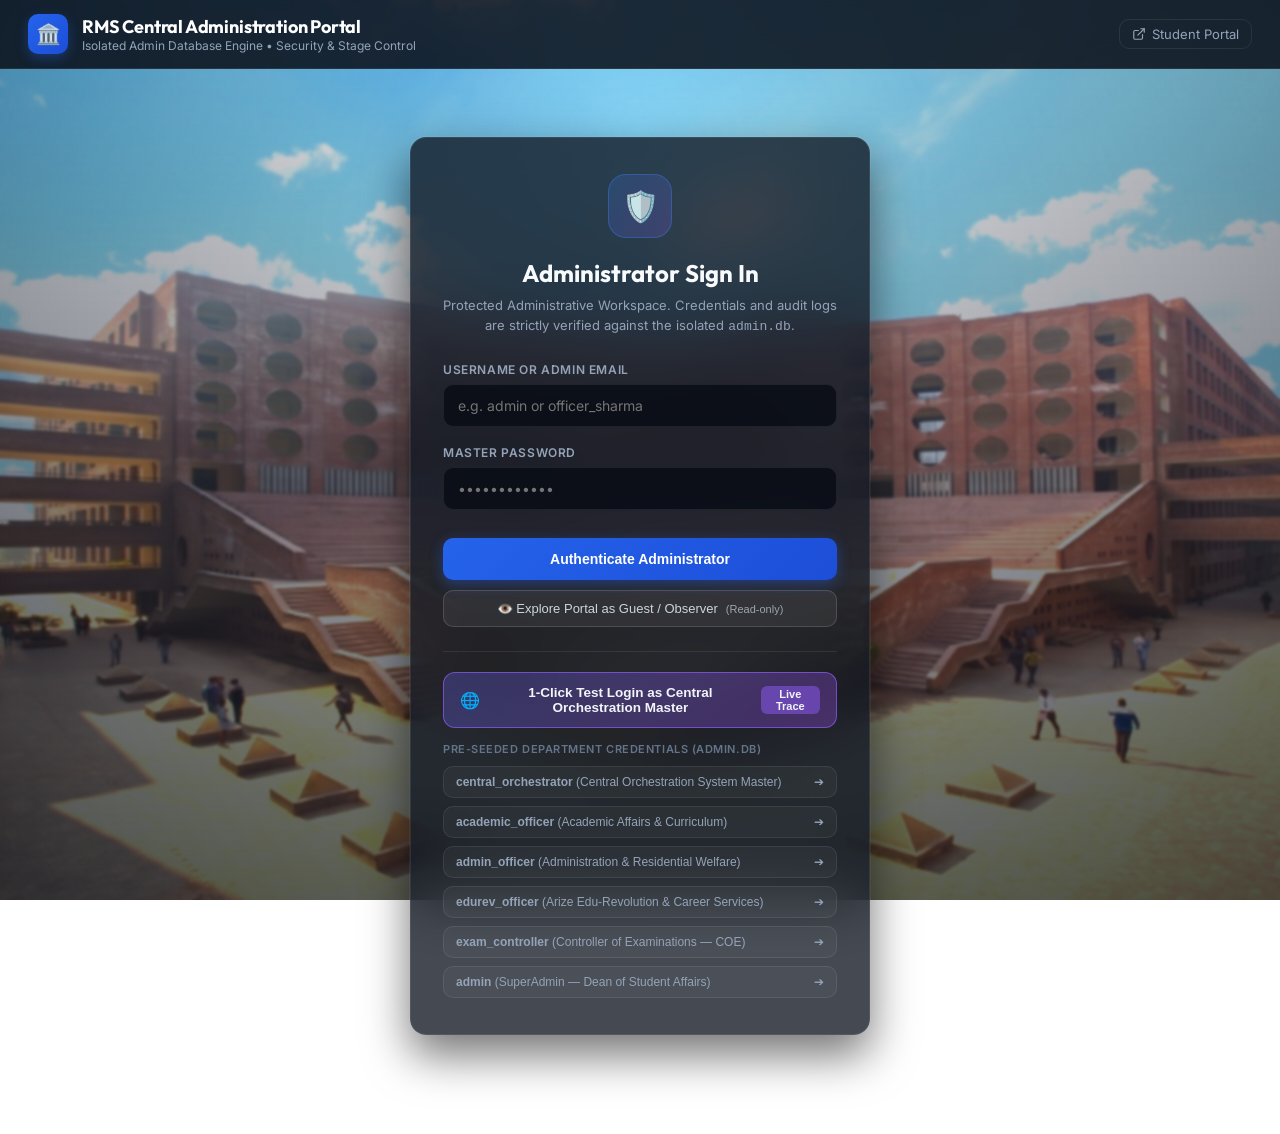
==== commit 0c80fe68: "feat: complete concise 3-9 line tables, 5 departmental admin accounts, and central live telemetry te" ====
--- a/static/admin.html
+++ b/static/admin.html
@@ -978,19 +978,38 @@
         </div>
       </form>
 
+      <!-- Pre-Seeded Department Administrator Accounts -->
       <div class="demo-accounts">
-        <div class="demo-accounts-title">Pre-Seeded Administrator Accounts</div>
+        <button type="button" id="quickTestOrchBtn" style="width: 100%; margin-bottom: 14px; padding: 12px 16px; background: linear-gradient(135deg, rgba(99, 102, 241, 0.3), rgba(168, 85, 247, 0.3)); border: 1.5px solid rgba(139, 92, 246, 0.7); border-radius: 12px; color: #f1f5f9; font-weight: 600; font-size: 13.5px; cursor: pointer; display: flex; align-items: center; justify-content: center; gap: 10px; transition: all 0.2s ease;">
+          <span style="font-size: 16px;">🌐</span>
+          <span>1-Click Test Login as Central Orchestration Master</span>
+          <span style="font-size: 11px; background: rgba(139, 92, 246, 0.5); padding: 2px 8px; border-radius: 6px;">Live Trace</span>
+        </button>
+
+        <div class="demo-accounts-title">Pre-Seeded Department Credentials (admin.db)</div>
         <div class="demo-chips-grid">
-          <button type="button" class="demo-chip-btn" data-user="admin" data-pass="Admin@RMS2026!">
-            <span><strong>admin</strong> (SuperAdmin — Dean of Student Affairs)</span>
+          <button type="button" class="demo-chip-btn" data-user="central_orchestrator" data-pass="Orchestrator@RMS2026!">
+            <span><strong>central_orchestrator</strong> (Central Orchestration System Master)</span>
             <span>➔</span>
           </button>
-          <button type="button" class="demo-chip-btn" data-user="officer_sharma" data-pass="Officer@RMS2026!">
-            <span><strong>officer_sharma</strong> (Support Officer — Hostel & Grievance)</span>
+          <button type="button" class="demo-chip-btn" data-user="academic_officer" data-pass="Academic@RMS2026!">
+            <span><strong>academic_officer</strong> (Academic Affairs & Curriculum)</span>
+            <span>➔</span>
+          </button>
+          <button type="button" class="demo-chip-btn" data-user="admin_officer" data-pass="Admin@RMS2026!">
+            <span><strong>admin_officer</strong> (Administration & Residential Welfare)</span>
+            <span>➔</span>
+          </button>
+          <button type="button" class="demo-chip-btn" data-user="edurev_officer" data-pass="EduRev@RMS2026!">
+            <span><strong>edurev_officer</strong> (Arize Edu-Revolution & Career Services)</span>
             <span>➔</span>
           </button>
           <button type="button" class="demo-chip-btn" data-user="exam_controller" data-pass="Exam@RMS2026!">
-            <span><strong>exam_controller</strong> (Examination Officer)</span>
+            <span><strong>exam_controller</strong> (Controller of Examinations — COE)</span>
+            <span>➔</span>
+          </button>
+          <button type="button" class="demo-chip-btn" data-user="admin" data-pass="Admin@RMS2026!">
+            <span><strong>admin</strong> (SuperAdmin — Dean of Student Affairs)</span>
             <span>➔</span>
           </button>
         </div>
@@ -1052,6 +1071,13 @@
           </div>
           <div class="kpi-icon-disc">⭐</div>
         </div>
+        <div class="kpi-card kpi-purple" id="kpiTelemetryCard" style="cursor: pointer;" title="Arize AI Observability & LLM Token Metrics">
+          <div class="kpi-info">
+            <h3>Arize Tokens Tracked</h3>
+            <div id="kpiTokensCount" class="kpi-value">0 ⚡</div>
+          </div>
+          <div class="kpi-icon-disc">🔭</div>
+        </div>
       </div>
 
       <!-- Table Filter Bar -->
@@ -1060,6 +1086,7 @@
           <button class="filter-btn active" data-filter="all">All Requests</button>
           <button class="filter-btn" data-filter="in progress">Active Queue</button>
           <button class="filter-btn" data-filter="resolved">Resolved</button>
+          <button class="filter-btn" data-filter="orchestration" id="filterOrchestrationBtn" style="background: rgba(99, 102, 241, 0.25); border-color: rgba(129, 140, 248, 0.5); color: #e0e7ff; font-weight: 600;">🌐 Central Orchestration & Live Query Trace</button>
           <button class="filter-btn" data-filter="audit">Audit Trail (admin.db)</button>
           <button class="filter-btn" data-filter="queries">Chatbot Queries (admin.db)</button>
           <button class="filter-btn" data-filter="feedback" id="filterFeedbackBtn">⭐ Student Feedback</button>
@@ -1142,12 +1169,14 @@
               <th>University Email (student_name_four_digit_number@lpu.in)</th>
               <th>User Query</th>
               <th>Polite Comprehensive Response</th>
+              <th>Token Usage</th>
+              <th>Latency</th>
               <th>Timestamp</th>
             </tr>
           </thead>
           <tbody id="queriesTableBody">
             <tr>
-              <td colspan="7" style="text-align: center; color: var(--text-muted); padding: 40px;">
+              <td colspan="9" style="text-align: center; color: var(--text-muted); padding: 40px;">
                 Loading chatbot query records from admin.db...
               </td>
             </tr>
@@ -1189,6 +1218,54 @@
             <tr>
               <td colspan="8" style="text-align: center; color: var(--text-muted); padding: 40px;">
                 Loading student feedback from database...
+              </td>
+            </tr>
+          </tbody>
+        </table>
+      </div>
+
+      <!-- Central Orchestration Live Text Log Container -->
+      <div id="orchestrationTableContainer" class="table-container hidden">
+        <div class="orchestration-header-bar" style="padding: 16px 20px; background: rgba(30, 41, 59, 0.7); border-bottom: 1px solid rgba(255, 255, 255, 0.1); display: flex; justify-content: space-between; align-items: center; flex-wrap: wrap; gap: 12px;">
+          <div>
+            <h3 style="font-size: 16px; font-weight: 700; color: #f8fafc; margin: 0; display: flex; align-items: center; gap: 8px;">
+              <span>🌐 Central Department Live Text Log & Query Trace</span>
+              <span style="font-size: 11px; font-weight: 600; padding: 2px 8px; border-radius: 6px; background: rgba(99, 102, 241, 0.3); color: #c7d2fe; border: 1px solid rgba(99, 102, 241, 0.4);">admin.db::central_test_logs</span>
+            </h3>
+            <p style="font-size: 12px; color: #94a3b8; margin: 4px 0 0 0;">
+              Real-time multi-agent routing trace: which query goes to which department, how much time each query is taking, and at what stage it is taking how much time.
+            </p>
+          </div>
+          <div style="display: flex; align-items: center; gap: 10px;">
+            <select id="orchDeptFilter" style="background: rgba(15, 23, 42, 0.85); border: 1px solid rgba(255, 255, 255, 0.18); color: #e2e8f0; font-size: 12px; padding: 6px 12px; border-radius: 8px; outline: none; cursor: pointer;">
+              <option value="ALL">All Departments</option>
+              <option value="Examination">Examination (COE)</option>
+              <option value="Administration">Administration & Fees</option>
+              <option value="Academic">Academic Affairs</option>
+              <option value="Edu-Revolution">Edu-Revolution</option>
+              <option value="Gateway">Default Gateway Escalations</option>
+            </select>
+            <span class="live-status-pill" style="font-size: 11px;">
+              <span class="live-pulse"></span> Auto-Sync (3s)
+            </span>
+          </div>
+        </div>
+        <table class="data-table">
+          <thead>
+            <tr>
+              <th style="min-width: 140px;">Timestamp & Query ID</th>
+              <th style="min-width: 120px;">Student ID</th>
+              <th style="min-width: 220px;">Incoming Student Query</th>
+              <th style="min-width: 170px;">Target Department</th>
+              <th style="min-width: 320px;">Stage-by-Stage Latency Breakdown</th>
+              <th style="min-width: 110px;">Total Time</th>
+              <th style="min-width: 110px;">Status</th>
+            </tr>
+          </thead>
+          <tbody id="orchestrationTableBody">
+            <tr>
+              <td colspan="7" style="text-align: center; color: var(--text-muted); padding: 40px;">
+                Loading live query trace and departmental routing logs from admin.db...
               </td>
             </tr>
           </tbody>
@@ -1283,16 +1360,20 @@
   <!-- Toast Notification Container -->
   <div id="adminToast" class="toast-msg hidden"></div>
 
+  <script src="/static/config.js"></script>
   <script>
     document.addEventListener('DOMContentLoaded', () => {
+      const API_BASE = (window.BACKEND_API_URL || localStorage.getItem('backend_api_url') || '').replace(/\/$/, '');
       const state = {
         adminToken: sessionStorage.getItem('rms_admin_token') || '',
         admin: null,
         tickets: [],
         feedback: [],
+        orchestrationLogs: [],
         currentFilter: 'all',
         searchTerm: '',
-        activeTicket: null
+        activeTicket: null,
+        pendingOrch: false
       };
 
       // Elements
@@ -1309,6 +1390,7 @@
       const adminRole = document.getElementById('adminRole');
       const adminLogoutBtn = document.getElementById('adminLogoutBtn');
       const demoChips = document.querySelectorAll('.demo-chip-btn');
+      const quickTestOrchBtn = document.getElementById('quickTestOrchBtn');
 
       const kpiTotal = document.getElementById('kpiTotal');
       const kpiInProgress = document.getElementById('kpiInProgress');
@@ -1318,6 +1400,7 @@
       const kpiFeedbackCard = document.getElementById('kpiFeedbackCard');
 
       const filterBtns = document.querySelectorAll('.filter-btn');
+      const filterOrchestrationBtn = document.getElementById('filterOrchestrationBtn');
       const adminSearchInput = document.getElementById('adminSearchInput');
       const refreshBtn = document.getElementById('refreshBtn');
       const ticketsTableContainer = document.getElementById('ticketsTableContainer');
@@ -1328,6 +1411,9 @@
       const queriesTableBody = document.getElementById('queriesTableBody');
       const feedbackTableContainer = document.getElementById('feedbackTableContainer');
       const feedbackTableBody = document.getElementById('feedbackTableBody');
+      const orchestrationTableContainer = document.getElementById('orchestrationTableContainer');
+      const orchestrationTableBody = document.getElementById('orchestrationTableBody');
+      const orchDeptFilter = document.getElementById('orchDeptFilter');
       const fbAvgRating = document.getElementById('fbAvgRating');
       const fbTotalSubmissions = document.getElementById('fbTotalSubmissions');
       const fbNetPromoter = document.getElementById('fbNetPromoter');
@@ -1364,7 +1450,7 @@
         }
 
         try {
-          const res = await fetch('/api/admin/session', {
+          const res = await fetch(`${API_BASE}/api/admin/session`, {
             headers: { 'Authorization': `Bearer ${state.adminToken}` }
           });
           const data = await res.json();
@@ -1400,6 +1486,14 @@
           adminRole.textContent = `${state.admin.role || 'Admin'} • ${state.admin.department || 'Operations'}`;
           const initials = (state.admin.full_name || 'AD').split(' ').map(n => n[0]).join('').substring(0, 2).toUpperCase();
           adminAvatar.textContent = initials || 'AD';
+
+          // If central orchestrator, automatically focus on the live orchestration trace
+          if (state.admin.username === 'central_orchestrator' || state.admin.role === 'CentralOrchestrator' || state.pendingOrch) {
+            state.pendingOrch = false;
+            setTimeout(() => {
+              if (filterOrchestrationBtn) filterOrchestrationBtn.click();
+            }, 100);
+          }
         } else {
           adminName.textContent = 'Admin Workspace';
           adminRole.textContent = 'Active Session';
@@ -1407,11 +1501,24 @@
         }
       }
 
+      // 1-Click Quick Test Login as Central Orchestration Master
+      if (quickTestOrchBtn) {
+        quickTestOrchBtn.addEventListener('click', () => {
+          adminUsername.value = 'central_orchestrator';
+          adminPassword.value = 'Orchestrator@RMS2026!';
+          state.pendingOrch = true;
+          adminLoginForm.dispatchEvent(new Event('submit'));
+        });
+      }
+
       // Demo Chip Handlers
       demoChips.forEach(chip => {
         chip.addEventListener('click', () => {
           adminUsername.value = chip.getAttribute('data-user');
           adminPassword.value = chip.getAttribute('data-pass');
+          if (adminUsername.value === 'central_orchestrator') {
+            state.pendingOrch = true;
+          }
           adminLoginForm.dispatchEvent(new Event('submit'));
         });
       });
@@ -1442,7 +1549,7 @@
         loginBtn.textContent = 'Verifying Credentials in admin.db...';
 
         try {
-          const res = await fetch('/api/admin/login', {
+          const res = await fetch(`${API_BASE}/api/admin/login`, {
             method: 'POST',
             headers: { 'Content-Type': 'application/json' },
             body: JSON.stringify({
@@ -1475,7 +1582,7 @@
       // 3. Logout
       adminLogoutBtn.addEventListener('click', async () => {
         try {
-          await fetch('/api/admin/logout', {
+          await fetch(`${API_BASE}/api/admin/logout`, {
             method: 'POST',
             headers: { 'Authorization': `Bearer ${state.adminToken}` }
           });
@@ -1490,7 +1597,7 @@
       // 4. Load Tickets from university.db
       async function loadTickets(silent = false) {
         try {
-          const res = await fetch('/api/admin/tickets', {
+          const res = await fetch(`${API_BASE}/api/admin/tickets`, {
             headers: { 'Authorization': `Bearer ${state.adminToken}` }
           });
           const data = await res.json();
@@ -1634,7 +1741,7 @@
         };
 
         try {
-          const res = await fetch('/api/admin/ticket/update', {
+          const res = await fetch(`${API_BASE}/api/admin/ticket/update`, {
             method: 'POST',
             headers: {
               'Content-Type': 'application/json',
@@ -1664,22 +1771,32 @@
           const filter = btn.getAttribute('data-filter');
           state.currentFilter = filter;
 
-          if (filter === 'audit') {
+          if (filter === 'orchestration') {
             ticketsTableContainer.classList.add('hidden');
             queriesTableContainer.classList.add('hidden');
             feedbackTableContainer.classList.add('hidden');
+            auditTableContainer.classList.add('hidden');
+            orchestrationTableContainer.classList.remove('hidden');
+            await loadOrchestrationLogs();
+          } else if (filter === 'audit') {
+            ticketsTableContainer.classList.add('hidden');
+            queriesTableContainer.classList.add('hidden');
+            feedbackTableContainer.classList.add('hidden');
+            orchestrationTableContainer.classList.add('hidden');
             auditTableContainer.classList.remove('hidden');
             await loadAuditLogs();
           } else if (filter === 'queries') {
             ticketsTableContainer.classList.add('hidden');
             auditTableContainer.classList.add('hidden');
             feedbackTableContainer.classList.add('hidden');
+            orchestrationTableContainer.classList.add('hidden');
             queriesTableContainer.classList.remove('hidden');
             await loadQueriesLogs();
           } else if (filter === 'feedback') {
             ticketsTableContainer.classList.add('hidden');
             auditTableContainer.classList.add('hidden');
             queriesTableContainer.classList.add('hidden');
+            orchestrationTableContainer.classList.add('hidden');
             feedbackTableContainer.classList.remove('hidden');
             await loadFeedback();
           } else {
@@ -1687,6 +1804,7 @@
             auditTableContainer.classList.add('hidden');
             queriesTableContainer.classList.add('hidden');
             feedbackTableContainer.classList.add('hidden');
+            orchestrationTableContainer.classList.add('hidden');
             renderTable();
           }
         });
@@ -1695,7 +1813,7 @@
       async function loadFeedback(silent = false) {
         try {
           const headers = state.adminToken ? { 'Authorization': `Bearer ${state.adminToken}` } : {};
-          const res = await fetch('/api/admin/feedback', { headers });
+          const res = await fetch(`${API_BASE}/api/admin/feedback`, { headers });
           const data = await res.json();
           if (res.ok && data.success && Array.isArray(data.feedback)) {
             state.feedback = data.feedback;
@@ -1850,20 +1968,37 @@
 
       async function loadQueriesLogs() {
         try {
-          const res = await fetch('/api/admin/student-queries', {
+          const res = await fetch(`${API_BASE}/api/admin/student-queries`, {
             headers: { 'Authorization': `Bearer ${state.adminToken}` }
           });
           const data = await res.json();
           if (res.ok && data.queries) {
+            if (data.stats) {
+              const kpiTok = document.getElementById('kpiTokensCount');
+              if (kpiTok) kpiTok.textContent = `${(data.stats.total_tokens || 0).toLocaleString()} ⚡`;
+            }
             queriesTableBody.innerHTML = data.queries.map(q => `
               <tr>
                 <td><strong style="color: #60a5fa;">${q.ticket_id || '—'}</strong></td>
                 <td><code>${q.query_id || '—'}</code></td>
                 <td><strong>${q.student_name}</strong><br><span style="font-size: 11px; color: var(--text-dim);">${q.university_id}</span></td>
                 <td><code style="color: #34d399; font-size: 11px;">${q.university_email}</code></td>
-                <td style="color: #fff; max-width: 220px; word-break: break-word;">${q.query_text}</td>
-                <td style="color: var(--text-muted); font-size: 12px; max-width: 280px; word-break: break-word;">
-                  ${(q.response_text || '').substring(0, 150)}...
+                <td style="color: #fff; max-width: 200px; word-break: break-word;">${escapeHtml(q.query_text)}</td>
+                <td style="color: var(--text-muted); font-size: 12px; max-width: 250px; word-break: break-word;">
+                  ${escapeHtml((q.response_text || '').substring(0, 140))}...
+                </td>
+                <td>
+                  <span class="stage-pill" style="background: rgba(16, 185, 129, 0.15); color: #34d399; font-size: 11px; font-weight: 600; padding: 4px 8px; border-radius: 6px; display: inline-block;">
+                    ⚡ ${q.total_tokens || 0}
+                  </span>
+                  <div style="font-size: 10px; color: var(--text-dim); margin-top: 3px;">
+                    ${q.prompt_tokens || 0} in / ${q.completion_tokens || 0} out
+                  </div>
+                </td>
+                <td>
+                  <span class="stage-pill" style="background: rgba(96, 165, 250, 0.15); color: #60a5fa; font-size: 11px; font-weight: 600; padding: 4px 8px; border-radius: 6px; display: inline-block;">
+                    ⏱️ ${q.latency_ms ? q.latency_ms + 'ms' : '—'}
+                  </span>
                 </td>
                 <td style="color: var(--text-dim); font-size: 11px; white-space: nowrap;">${q.timestamp}</td>
               </tr>
@@ -1876,7 +2011,7 @@
 
       async function loadAuditLogs() {
         try {
-          const res = await fetch('/api/admin/audit-logs', {
+          const res = await fetch(`${API_BASE}/api/admin/audit-logs`, {
             headers: { 'Authorization': `Bearer ${state.adminToken}` }
           });
           const data = await res.json();
@@ -1898,10 +2033,126 @@
         }
       }
 
+      async function loadOrchestrationLogs(silent = false) {
+        try {
+          const headers = state.adminToken ? { 'Authorization': `Bearer ${state.adminToken}` } : {};
+          const res = await fetch(`${API_BASE}/api/admin/central-orchestration-logs`, { headers });
+          const data = await res.json();
+          if (res.ok && data.success && Array.isArray(data.logs)) {
+            state.orchestrationLogs = data.logs;
+            renderOrchestrationTable();
+            if (!silent) {
+              showToast(`Loaded ${data.logs.length} central orchestration live traces.`);
+            }
+          } else {
+            orchestrationTableBody.innerHTML = `<tr><td colspan="7" style="text-align: center; color: var(--text-muted); padding: 30px;">No central query traces recorded yet.</td></tr>`;
+          }
+        } catch (e) {
+          if (!silent) showToast('Failed to load orchestration logs.');
+        }
+      }
+
+      function renderOrchestrationTable() {
+        const logs = state.orchestrationLogs || [];
+        const selectedDept = (orchDeptFilter ? orchDeptFilter.value : 'ALL').toLowerCase();
+        const term = (state.searchTerm || '').toLowerCase();
+
+        const filtered = logs.filter(l => {
+          const matchesDept = selectedDept === 'all' || (l.department || '').toLowerCase().includes(selectedDept);
+          const matchesSearch = !term ||
+            (l.query_id || '').toLowerCase().includes(term) ||
+            (l.student_id || '').toLowerCase().includes(term) ||
+            (l.student_query || '').toLowerCase().includes(term) ||
+            (l.department || '').toLowerCase().includes(term);
+          return matchesDept && matchesSearch;
+        });
+
+        if (filtered.length === 0) {
+          orchestrationTableBody.innerHTML = `
+            <tr>
+              <td colspan="7" style="text-align: center; color: var(--text-muted); padding: 40px;">
+                No query routing traces match the selected filters.
+              </td>
+            </tr>
+          `;
+          return;
+        }
+
+        orchestrationTableBody.innerHTML = filtered.map(l => {
+          let deptColor = '#60a5fa';
+          const dLower = (l.department || '').toLowerCase();
+          if (dLower.includes('exam')) deptColor = '#f59e0b';
+          else if (dLower.includes('admin')) deptColor = '#3b82f6';
+          else if (dLower.includes('acad')) deptColor = '#10b981';
+          else if (dLower.includes('edurev') || dLower.includes('revolution')) deptColor = '#a855f7';
+          else if (dLower.includes('gateway') || dLower.includes('escalat')) deptColor = '#ef4444';
+
+          let statusClass = 'status-resolved';
+          let statusText = l.escalation_status || 'RESOLVED';
+          if (statusText === 'ESCALATED') {
+            statusClass = 'status-in-progress';
+          }
+
+          const rawTiming = l.stage_timings || '';
+          const parts = rawTiming.includes('➔') ? rawTiming.split('➔') : [rawTiming];
+          const formattedTiming = parts.map(part => {
+            return `<span style="display: inline-block; background: rgba(255,255,255,0.06); padding: 2px 8px; border-radius: 5px; margin: 2px 2px; font-size: 11px; border: 1px solid rgba(255,255,255,0.1); color: #cbd5e1;">${escapeHtml(part.trim())}</span>`;
+          }).join('<span style="color: #818cf8; font-weight: bold; margin: 0 3px;">➔</span>');
+
+          return `
+            <tr>
+              <td>
+                <div style="font-weight: 700; color: #818cf8; font-family: monospace;">${escapeHtml(l.query_id || 'QRY')}</div>
+                <div style="font-size: 11px; color: var(--text-muted); margin-top: 2px;">${escapeHtml(l.timestamp || '')}</div>
+              </td>
+              <td>
+                <span class="user-pill">🎓 ${escapeHtml(l.student_id || '12201948')}</span>
+              </td>
+              <td>
+                <div style="font-weight: 600; color: #f8fafc; font-size: 12.5px; max-width: 250px; word-break: break-word;">
+                  "${escapeHtml(l.student_query || '')}"
+                </div>
+                <div style="font-size: 11px; color: var(--text-dim); margin-top: 3px;">
+                  Rationale: ${escapeHtml(l.decision_rationale || '')}
+                </div>
+              </td>
+              <td>
+                <span class="category-pill" style="border-color: ${deptColor}; color: ${deptColor}; font-weight: 600;">
+                  ${escapeHtml(l.department || 'Central')}
+                </span>
+              </td>
+              <td>
+                <div style="font-size: 11px; line-height: 1.6;">
+                  ${formattedTiming}
+                </div>
+              </td>
+              <td>
+                <span style="display: inline-block; padding: 3px 8px; border-radius: 6px; font-weight: 700; font-family: monospace; font-size: 11.5px; background: rgba(16, 185, 129, 0.15); color: #34d399; border: 1px solid rgba(16, 185, 129, 0.3);">
+                  ⏱️ ${escapeHtml(l.total_time_str || '')}
+                </span>
+              </td>
+              <td>
+                <span class="status-pill ${statusClass}">
+                  ${statusText}
+                </span>
+              </td>
+            </tr>
+          `;
+        }).join('');
+      }
+
+      if (orchDeptFilter) {
+        orchDeptFilter.addEventListener('change', () => {
+          renderOrchestrationTable();
+        });
+      }
+
       adminSearchInput.addEventListener('input', (e) => {
         state.searchTerm = e.target.value.trim();
         if (state.currentFilter === 'feedback') {
           renderFeedbackTable();
+        } else if (state.currentFilter === 'orchestration') {
+          renderOrchestrationTable();
         } else {
           renderTable();
         }
@@ -1914,22 +2165,26 @@
           loadAuditLogs();
         } else if (state.currentFilter === 'queries') {
           loadQueriesLogs();
+        } else if (state.currentFilter === 'orchestration') {
+          loadOrchestrationLogs();
         } else {
           loadTickets();
         }
         showToast('Refreshing live data from university.db and admin.db...');
       });
 
-      // Auto-refresh RMS data every 5 seconds so future student queries update automatically
+      // Auto-refresh RMS data every 4 seconds so future student queries update automatically
       setInterval(() => {
         if (!dashboardView.classList.contains('hidden')) {
           if (state.currentFilter === 'feedback') {
             loadFeedback(true);
+          } else if (state.currentFilter === 'orchestration') {
+            loadOrchestrationLogs(true);
           } else {
             loadTickets(true);
           }
         }
-      }, 5000);
+      }, 4000);
 
       // Speech-to-Text "Mike" integration with Faster-Whisper CPU
       function setupMikeSTT(btnElement, targetInputElement) {
@@ -1976,7 +2231,7 @@
               formData.append('audio', audioBlob, 'speech.wav');
 
               try {
-                const res = await fetch('/api/transcribe', {
+                const res = await fetch(`${API_BASE}/api/transcribe`, {
                   method: 'POST',
                   body: formData
                 });
